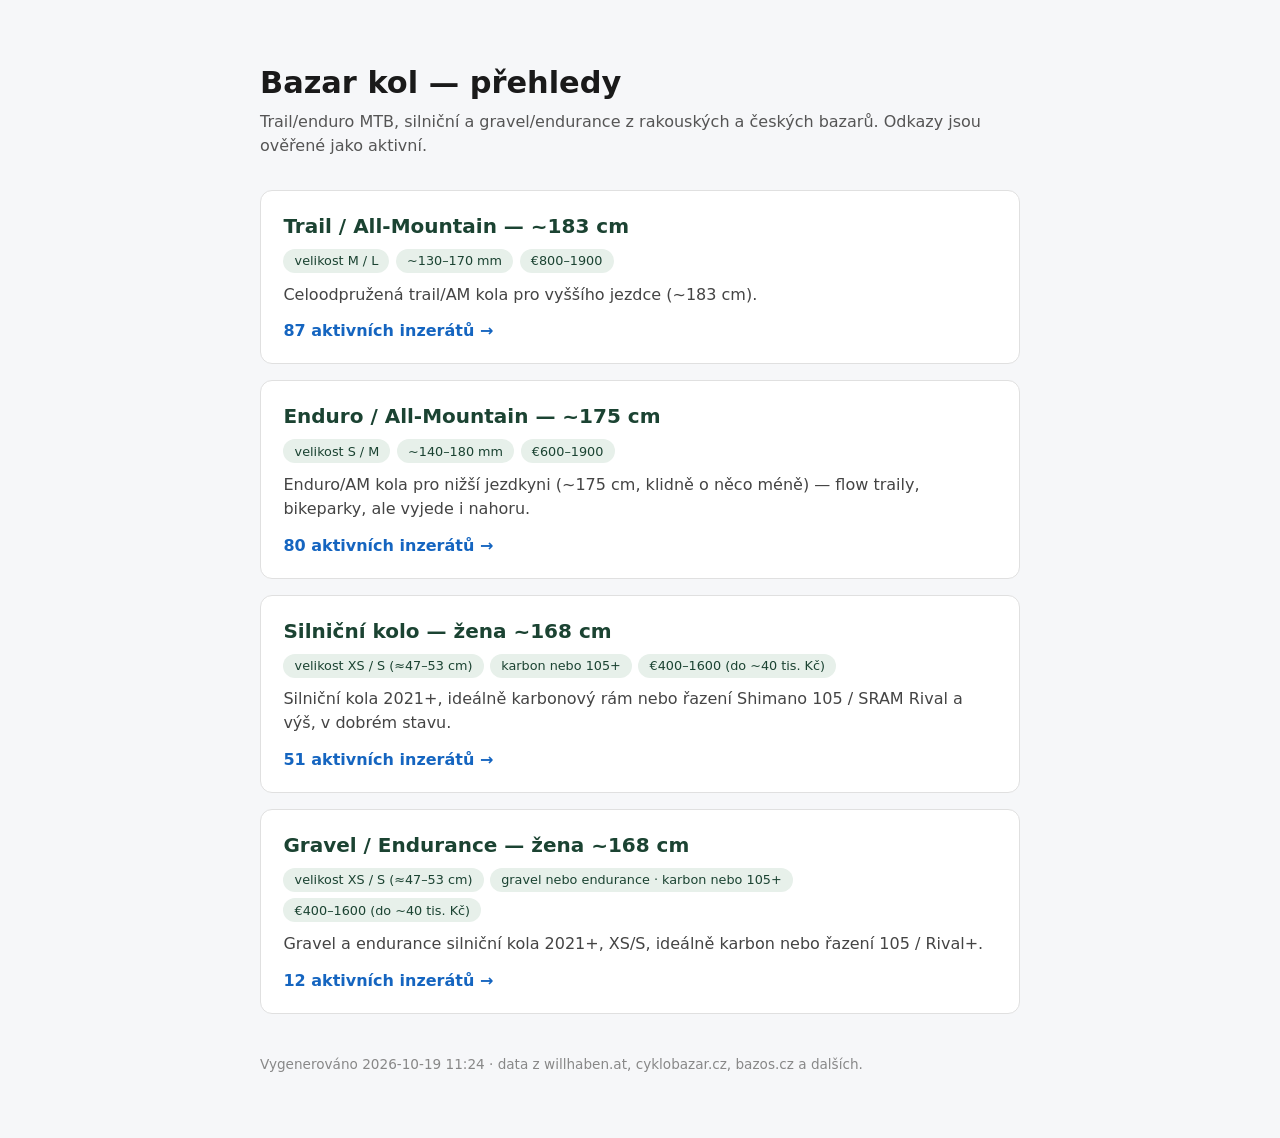
==== docs/index.html @ 4d758557 "Publish gravel and road 168 cm reports to GitHub Pages. Co-authored-by: Cursor <cursoragent@cursor.c" ====
<!DOCTYPE html>
<html lang="cs">
<head>
  <meta charset="utf-8">
  <meta name="viewport" content="width=device-width, initial-scale=1">
  <title>Bazar kol — přehledy</title>
  <style>
    :root { font-family: system-ui, "Segoe UI", sans-serif; line-height: 1.5; }
    body { max-width: 760px; margin: 0 auto; padding: 2.5rem 1.25rem 4rem; background: #f6f7f9; color: #1a1a1a; }
    h1 { margin-bottom: 0.25rem; font-size: 1.9rem; }
    .sub { color: #555; margin-top: 0; }
    .cards { display: grid; gap: 1rem; margin-top: 2rem; }
    .card {
      display: block; background: #fff; border: 1px solid #e0e0e0; border-radius: 12px;
      padding: 1.25rem 1.4rem; text-decoration: none; color: inherit;
      transition: box-shadow .15s, transform .15s, border-color .15s;
    }
    .card:hover { box-shadow: 0 6px 22px #0000001a; transform: translateY(-2px); border-color: #2d6a4f; }
    .card h2 { margin: 0 0 .5rem; font-size: 1.25rem; color: #1b4332; }
    .tags { display: flex; flex-wrap: wrap; gap: .4rem; margin: .3rem 0 .6rem; }
    .tags span { background: #e7f0ea; color: #1b4332; border-radius: 999px; padding: .15rem .7rem; font-size: .8rem; }
    .desc { color: #444; margin: .4rem 0 .8rem; }
    .count { margin: 0; font-weight: 600; color: #1565c0; }
    footer { margin-top: 2.5rem; color: #888; font-size: .85rem; }
  </style>
</head>
<body>
  <h1>Bazar kol — přehledy</h1>
  <p class="sub">Trail/enduro MTB, silniční a gravel/endurance z rakouských a českých bazarů. Odkazy jsou ověřené jako aktivní.</p>
  <div class="cards">
    <a class="card" href="report-183.html">
      <h2>Trail / All-Mountain — ~183 cm</h2>
      <p class="tags"><span>velikost M / L</span><span>~130–170 mm</span><span>€800–1900</span></p>
      <p class="desc">Celoodpružená trail/AM kola pro vyššího jezdce (~183 cm).</p>
      <p class="count">87 aktivních inzerátů →</p>
    </a>
    <a class="card" href="report-175.html">
      <h2>Enduro / All-Mountain — ~175 cm</h2>
      <p class="tags"><span>velikost S / M</span><span>~140–180 mm</span><span>€600–1900</span></p>
      <p class="desc">Enduro/AM kola pro nižší jezdkyni (~175 cm, klidně o něco méně) — flow traily, bikeparky, ale vyjede i nahoru.</p>
      <p class="count">80 aktivních inzerátů →</p>
    </a>
    <a class="card" href="report-road168.html">
      <h2>Silniční kolo — žena ~168 cm</h2>
      <p class="tags"><span>velikost XS / S (≈47–53 cm)</span><span>karbon nebo 105+</span><span>€400–1600 (do ~40 tis. Kč)</span></p>
      <p class="desc">Silniční kola 2021+, ideálně karbonový rám nebo řazení Shimano 105 / SRAM Rival a výš, v dobrém stavu.</p>
      <p class="count">51 aktivních inzerátů →</p>
    </a>
    <a class="card" href="report-gravel168.html">
      <h2>Gravel / Endurance — žena ~168 cm</h2>
      <p class="tags"><span>velikost XS / S (≈47–53 cm)</span><span>gravel nebo endurance · karbon nebo 105+</span><span>€400–1600 (do ~40 tis. Kč)</span></p>
      <p class="desc">Gravel a endurance silniční kola 2021+, XS/S, ideálně karbon nebo řazení 105 / Rival+.</p>
      <p class="count">12 aktivních inzerátů →</p>
    </a>
  </div>
  <footer>Vygenerováno 2026-10-19 11:24 · data z willhaben.at, cyklobazar.cz, bazos.cz a dalších.</footer>
</body>
</html>
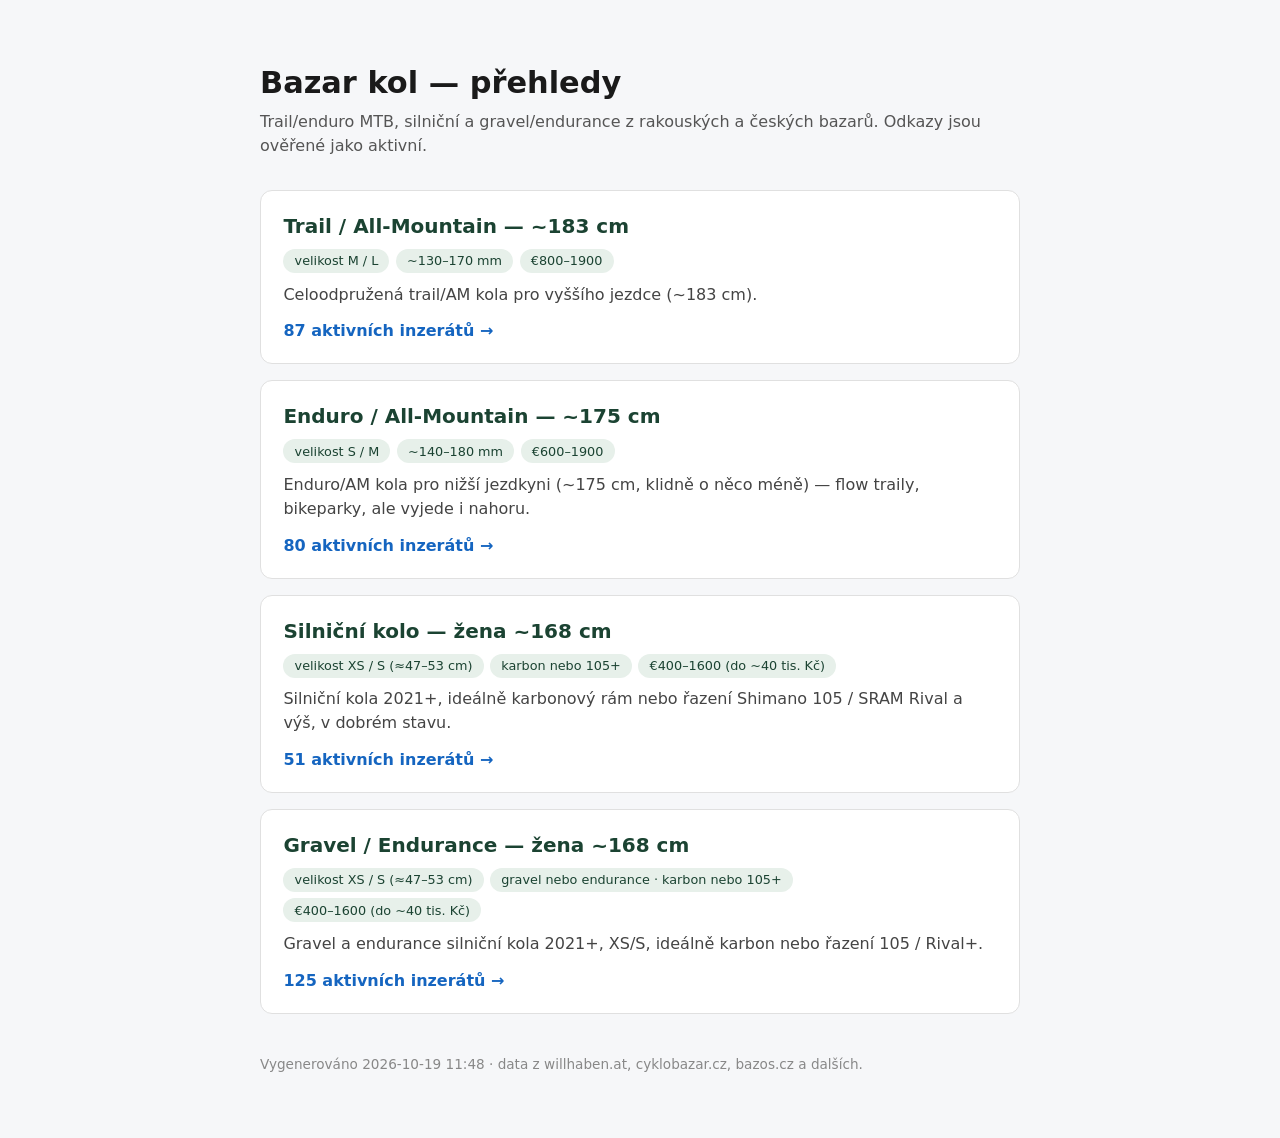
==== commit f40e3bfd: "Expand gravel 168 report: looser year/spec filters, more sources. Co-authored-by: Cursor <cursoragen" ====
--- a/docs/index.html
+++ b/docs/index.html
@@ -50,9 +50,9 @@
       <h2>Gravel / Endurance — žena ~168 cm</h2>
       <p class="tags"><span>velikost XS / S (≈47–53 cm)</span><span>gravel nebo endurance · karbon nebo 105+</span><span>€400–1600 (do ~40 tis. Kč)</span></p>
       <p class="desc">Gravel a endurance silniční kola 2021+, XS/S, ideálně karbon nebo řazení 105 / Rival+.</p>
-      <p class="count">12 aktivních inzerátů →</p>
+      <p class="count">125 aktivních inzerátů →</p>
     </a>
   </div>
-  <footer>Vygenerováno 2026-10-19 11:24 · data z willhaben.at, cyklobazar.cz, bazos.cz a dalších.</footer>
+  <footer>Vygenerováno 2026-10-19 11:48 · data z willhaben.at, cyklobazar.cz, bazos.cz a dalších.</footer>
 </body>
 </html>
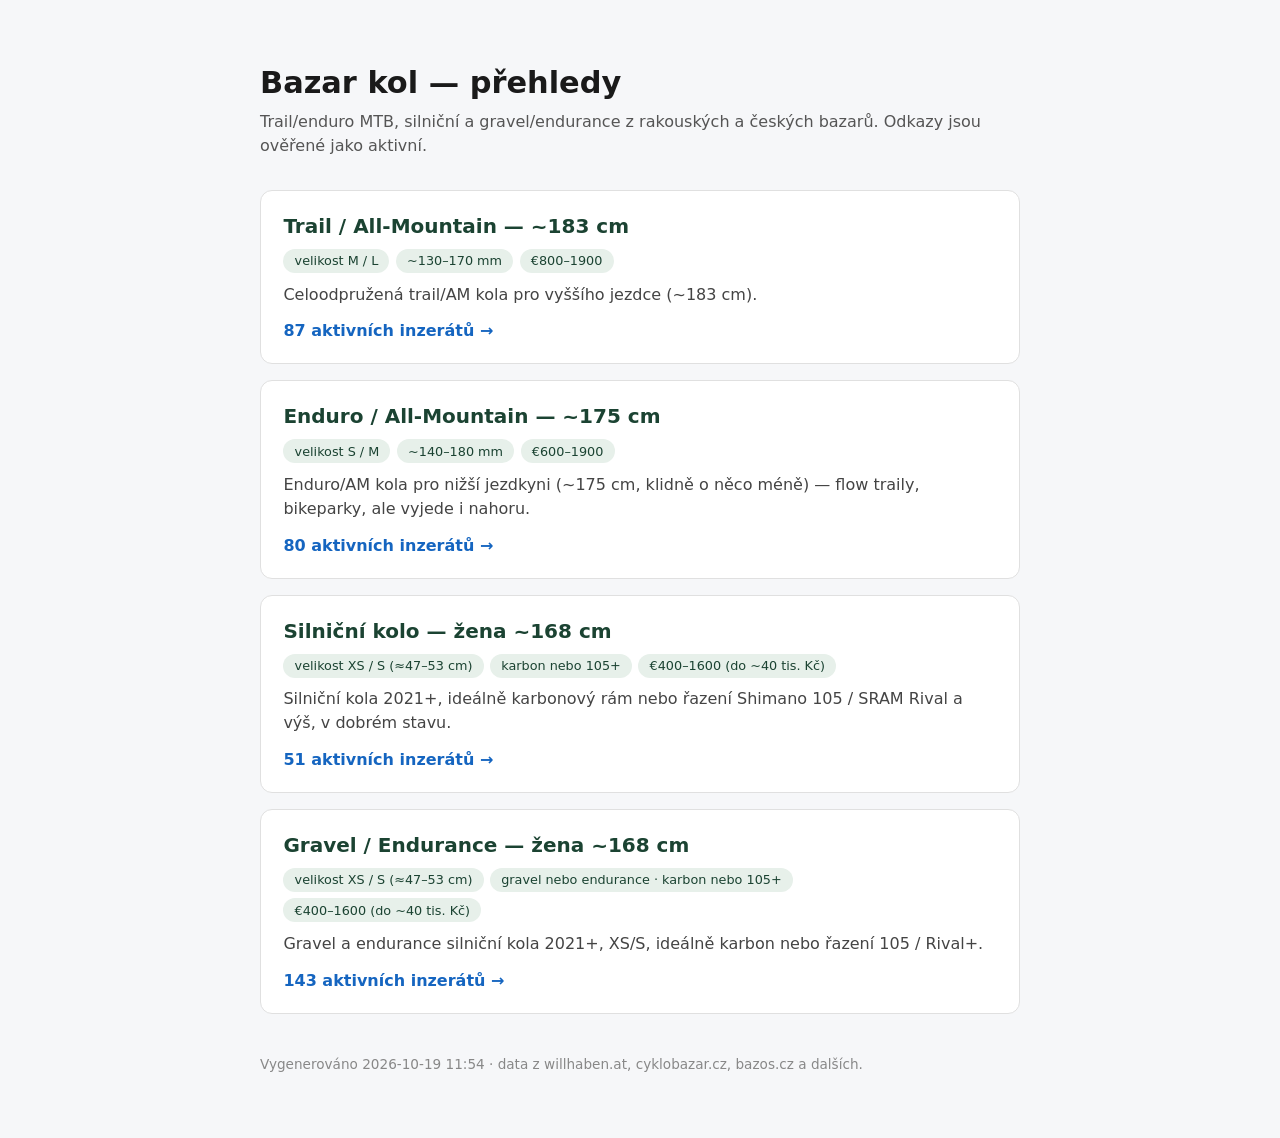
==== commit 93113fe7: "Fix radbazar photo pairing (was attaching next card image). Co-authored-by: Cursor <cursoragent@curs" ====
--- a/docs/index.html
+++ b/docs/index.html
@@ -50,9 +50,9 @@
       <h2>Gravel / Endurance — žena ~168 cm</h2>
       <p class="tags"><span>velikost XS / S (≈47–53 cm)</span><span>gravel nebo endurance · karbon nebo 105+</span><span>€400–1600 (do ~40 tis. Kč)</span></p>
       <p class="desc">Gravel a endurance silniční kola 2021+, XS/S, ideálně karbon nebo řazení 105 / Rival+.</p>
-      <p class="count">125 aktivních inzerátů →</p>
+      <p class="count">143 aktivních inzerátů →</p>
     </a>
   </div>
-  <footer>Vygenerováno 2026-10-19 11:48 · data z willhaben.at, cyklobazar.cz, bazos.cz a dalších.</footer>
+  <footer>Vygenerováno 2026-10-19 11:54 · data z willhaben.at, cyklobazar.cz, bazos.cz a dalších.</footer>
 </body>
 </html>
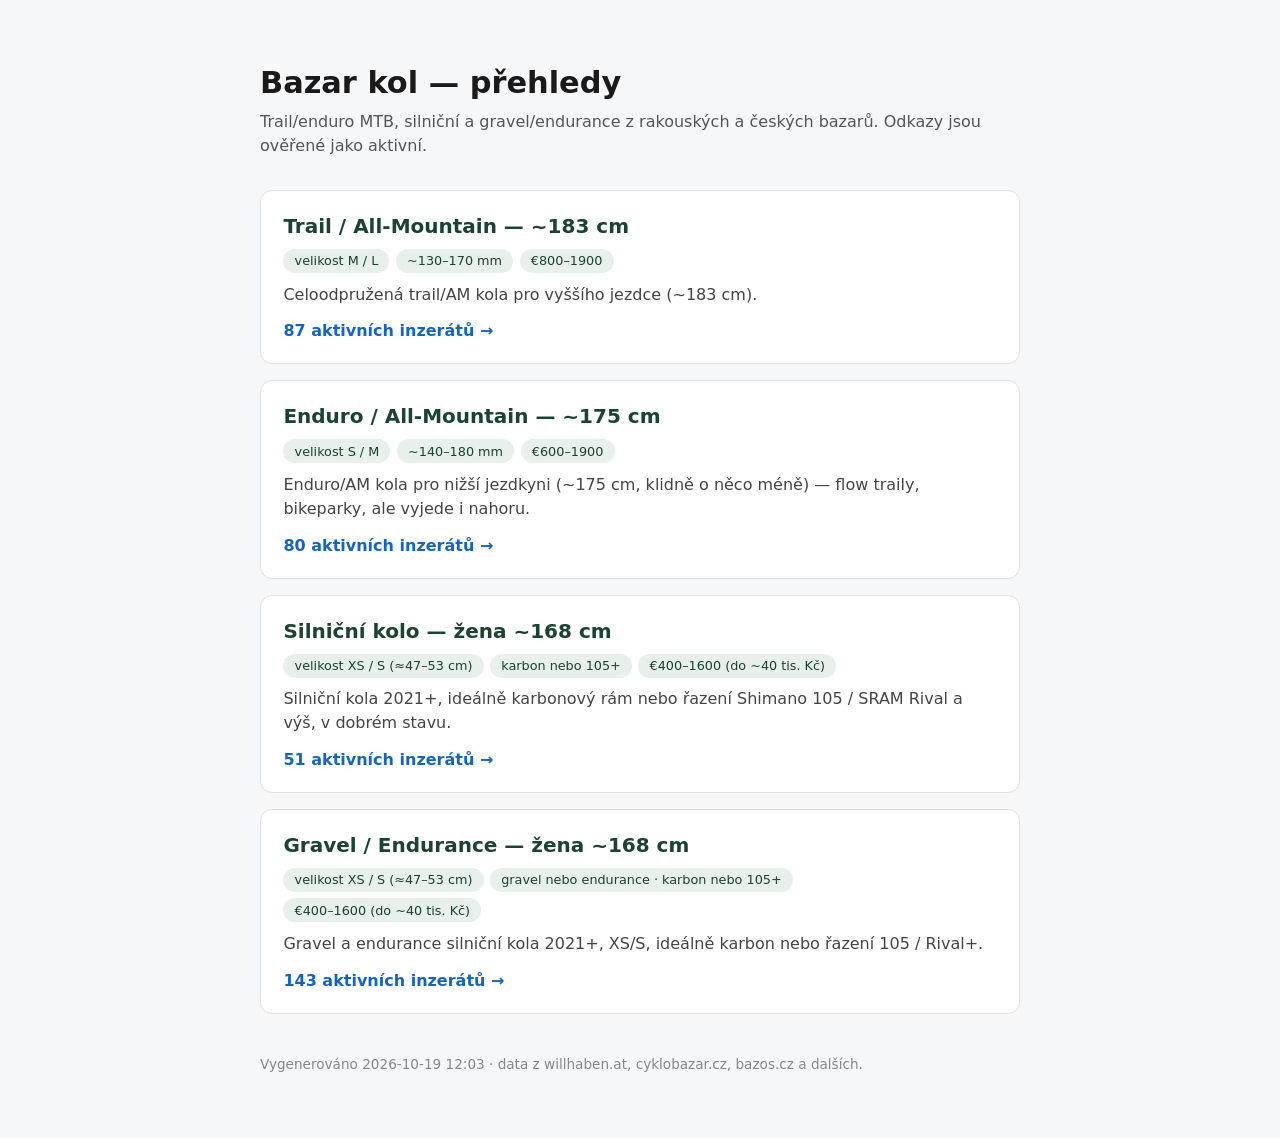
==== commit 552ad65f: "Fix radbazar prices (card mix + truncated meta) and show CZK next to EUR. Co-authored-by: Cursor <cu" ====
--- a/docs/index.html
+++ b/docs/index.html
@@ -53,6 +53,6 @@
       <p class="count">143 aktivních inzerátů →</p>
     </a>
   </div>
-  <footer>Vygenerováno 2026-10-19 11:54 · data z willhaben.at, cyklobazar.cz, bazos.cz a dalších.</footer>
+  <footer>Vygenerováno 2026-10-19 12:03 · data z willhaben.at, cyklobazar.cz, bazos.cz a dalších.</footer>
 </body>
 </html>
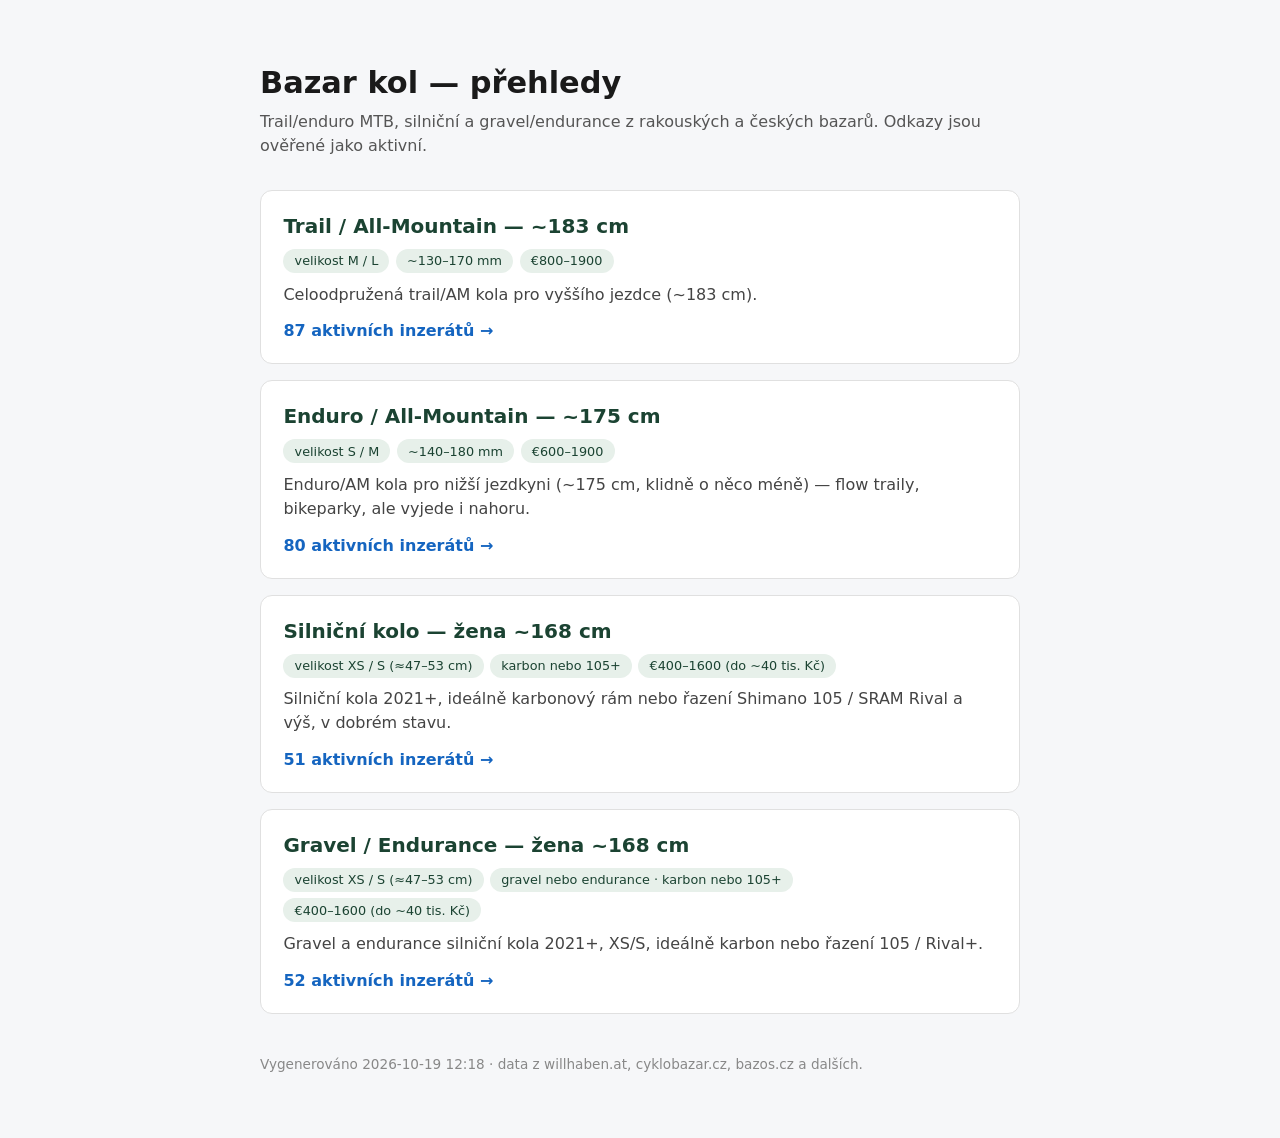
==== commit ecc37eda: "Tighten gravel 168 sizing with brand charts; drop unknown sizes. Co-authored-by: Cursor <cursoragent" ====
--- a/docs/index.html
+++ b/docs/index.html
@@ -50,9 +50,9 @@
       <h2>Gravel / Endurance — žena ~168 cm</h2>
       <p class="tags"><span>velikost XS / S (≈47–53 cm)</span><span>gravel nebo endurance · karbon nebo 105+</span><span>€400–1600 (do ~40 tis. Kč)</span></p>
       <p class="desc">Gravel a endurance silniční kola 2021+, XS/S, ideálně karbon nebo řazení 105 / Rival+.</p>
-      <p class="count">143 aktivních inzerátů →</p>
+      <p class="count">52 aktivních inzerátů →</p>
     </a>
   </div>
-  <footer>Vygenerováno 2026-10-19 12:03 · data z willhaben.at, cyklobazar.cz, bazos.cz a dalších.</footer>
+  <footer>Vygenerováno 2026-10-19 12:18 · data z willhaben.at, cyklobazar.cz, bazos.cz a dalších.</footer>
 </body>
 </html>
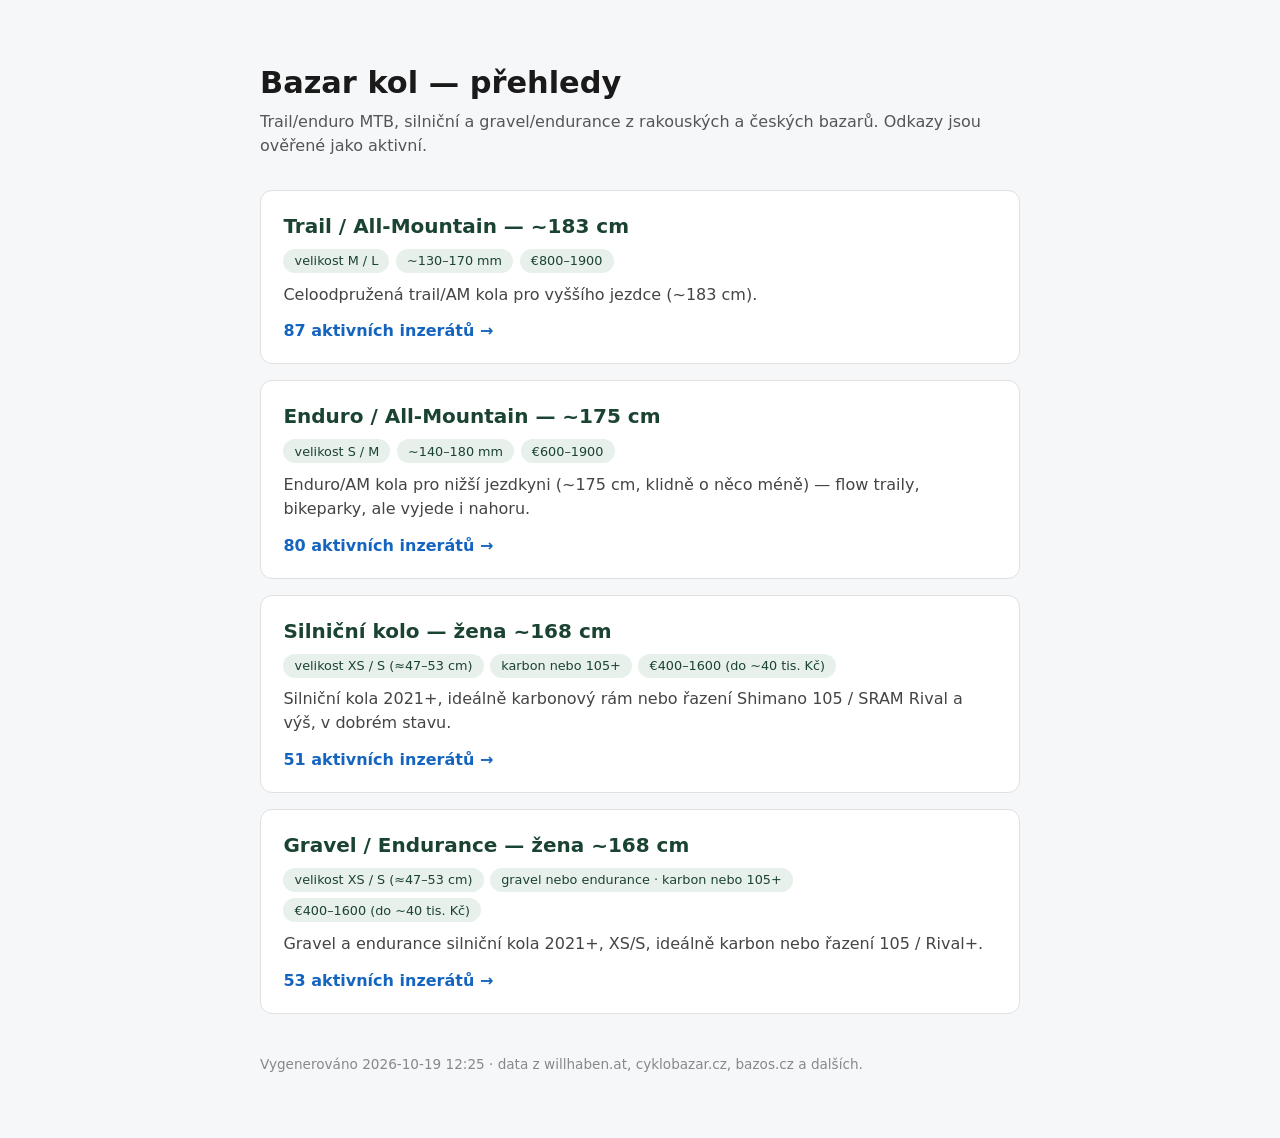
==== commit 55697dce: "Add Nová/e-shop tab with discounted bright gravel bikes for 168 cm. Co-authored-by: Cursor <cursorag" ====
--- a/docs/index.html
+++ b/docs/index.html
@@ -50,9 +50,9 @@
       <h2>Gravel / Endurance — žena ~168 cm</h2>
       <p class="tags"><span>velikost XS / S (≈47–53 cm)</span><span>gravel nebo endurance · karbon nebo 105+</span><span>€400–1600 (do ~40 tis. Kč)</span></p>
       <p class="desc">Gravel a endurance silniční kola 2021+, XS/S, ideálně karbon nebo řazení 105 / Rival+.</p>
-      <p class="count">52 aktivních inzerátů →</p>
+      <p class="count">53 aktivních inzerátů →</p>
     </a>
   </div>
-  <footer>Vygenerováno 2026-10-19 12:18 · data z willhaben.at, cyklobazar.cz, bazos.cz a dalších.</footer>
+  <footer>Vygenerováno 2026-10-19 12:25 · data z willhaben.at, cyklobazar.cz, bazos.cz a dalších.</footer>
 </body>
 </html>
